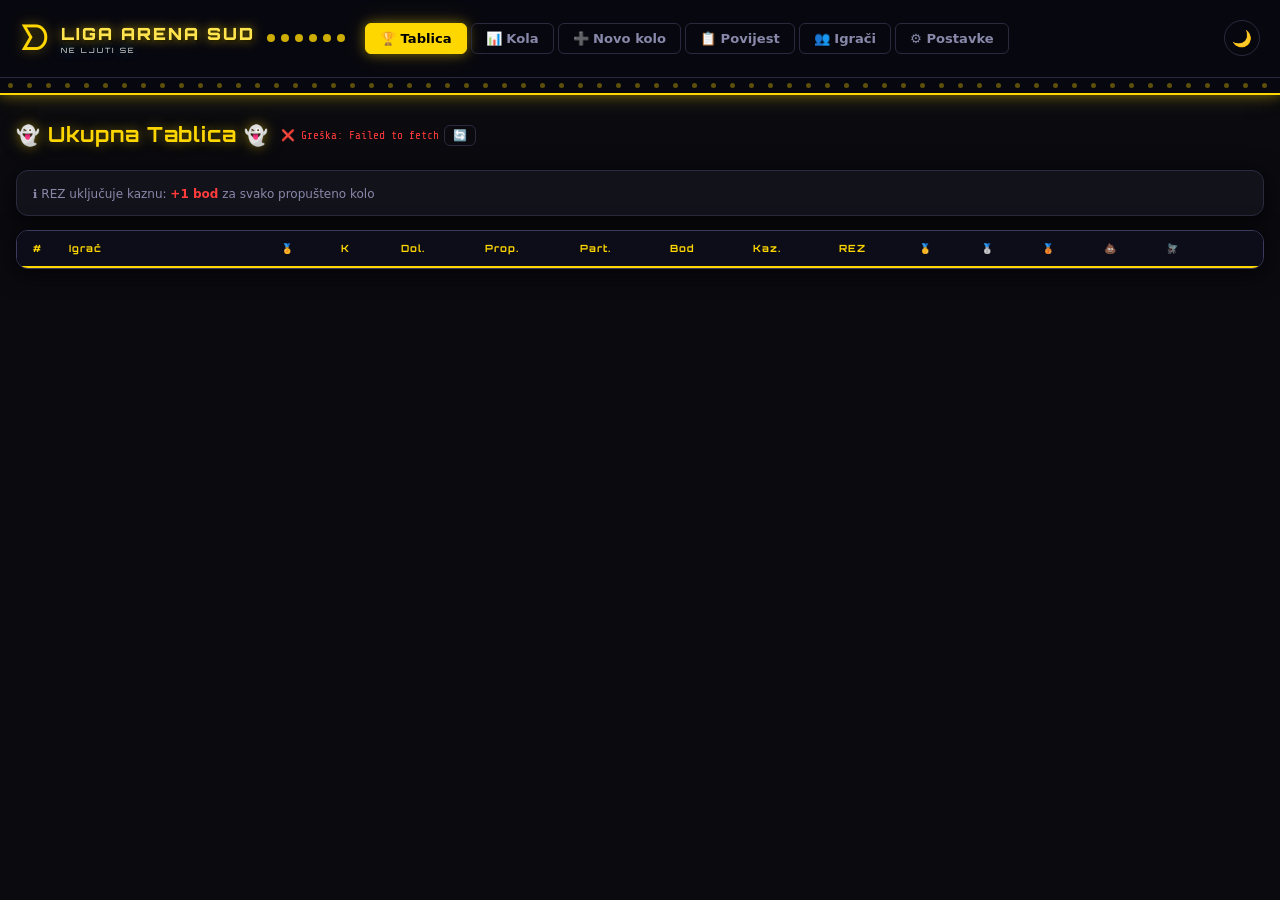
==== index.html @ b66cfecf "Add files via upload" ====
<!DOCTYPE html>
<html lang="hr" data-theme="dark">
<head>
  <meta charset="UTF-8" />
  <meta name="viewport" content="width=device-width, initial-scale=1.0" />
  <title>🎲 Liga Arena Sud - ČKRS</title>
  <link rel="stylesheet" href="style.css" />
  <link rel="stylesheet" href="https://fonts.googleapis.com/css2?family=Press+Start+2P&family=Orbitron:wght@400;700;900&family=Share+Tech+Mono&display=swap" />
</head>
<body>
  <header class="site-header">
    <div class="header-inner">
      <div class="logo">
        <span class="pacman-icon">ᗤ</span>
        <div class="logo-text">
          <span class="logo-title">LIGA ARENA SUD</span>
          <span class="logo-sub">NE LJUTI SE</span>
        </div>
        <div class="dots-row">
          <span class="dot"></span><span class="dot"></span><span class="dot"></span>
          <span class="dot"></span><span class="dot"></span><span class="dot"></span>
        </div>
      </div>
      <nav class="main-nav">
        <button class="nav-btn active" data-view="tablica">🏆 Tablica</button>
        <button class="nav-btn" data-view="kola">📊 Kola</button>
        <button class="nav-btn" data-view="novo-kolo">➕ Novo kolo</button>
        <button class="nav-btn" data-view="povijest">📋 Povijest</button>
        <button class="nav-btn" data-view="igraci">👥 Igrači</button>
        <button class="nav-btn" data-view="postavke">⚙️ Postavke</button>
      </nav>
      <button class="theme-toggle" id="themeToggle" title="Dark/Light mode">🌙</button>
    </div>
    <div class="maze-bar">
      <div class="maze-dots" id="mazeDots"></div>
    </div>
  </header>

  <main class="main-content">

    <!-- UKUPNA TABLICA -->
    <section class="view active" id="view-tablica">
      <div class="view-header">
        <h2><span class="ghost ghost-red">👻</span> Ukupna Tablica <span class="ghost ghost-blue">👻</span></h2>
        <div class="sync-bar">
          <span id="syncStatus" style="font-size:.7rem;font-family:var(--font-mono);color:var(--neon-blue);">⏳ Učitavanje...</span>
          <button class="btn btn-sm btn-ghost" id="refreshBtn" style="padding:3px 8px;font-size:.7rem;">🔄</button>
        </div>
        <div class="league-name-wrap">
          <span id="leagueName" class="league-name-display"></span>
        </div>
      </div>
      <div class="penalty-info card" style="margin-bottom:14px;padding:10px 16px;">
        <span style="font-size:.75rem;color:var(--text-secondary);">ℹ️ REZ uključuje kaznu: <strong style="color:var(--ghost-red);">+1 bod</strong> za svako propušteno kolo</span>
      </div>
      <div class="table-wrap">
        <div class="scroll-container">
          <table class="liga-table" id="ligaTable">
            <thead>
              <tr>
                <th class="col-rank sticky-col">#</th>
                <th class="col-name sticky-col2">Igrač</th>
                <th class="col-title">🏅</th>
                <th class="col-num" title="Ukupno kola">K</th>
                <th class="col-num" title="Dolasci">Dol.</th>
                <th class="col-num" title="Propuštena">Prop.</th>
                <th class="col-num" title="Partije">Part.</th>
                <th class="col-num" title="Bodovi">Bod</th>
                <th class="col-num" title="Kazna">Kaz.</th>
                <th class="col-rez" title="REZ">REZ</th>
                <th class="col-num">🥇</th>
                <th class="col-num">🥈</th>
                <th class="col-num">🥉</th>
                <th class="col-num">💩</th>
                <th class="col-num">🪰</th>
                <th class="col-history history-header" id="historyHeaderRow"></th>
              </tr>
            </thead>
            <tbody id="ligaTableBody"></tbody>
          </table>
        </div>
      </div>
      <div class="empty-state" id="tablicaEmpty" style="display:none;">
        <div class="pacman-big">ᗤ · · · ·</div>
        <p>Nema podataka. Dodaj igrače i unesi prvo kolo!</p>
        <button class="btn btn-primary" onclick="showView('igraci')">👥 Dodaj igrače</button>
      </div>
    </section>

    <!-- TABLICA PO KOLIMA -->
    <section class="view" id="view-kola">
      <div class="view-header">
        <h2><span class="ghost ghost-red">👻</span> Tablica po Kolima</h2>
      </div>
      <div id="kolaTablesWrap"></div>
      <div class="empty-state" id="kolaEmpty" style="display:none;">
        <div class="pacman-big">ᗤ · · · ·</div>
        <p>Nema odigranih kola.</p>
      </div>
    </section>

    <!-- NOVO KOLO -->
    <section class="view" id="view-novo-kolo">
      <div class="view-header">
        <h2>👻 Novo Kolo</h2>
      </div>
      <div class="round-form-wrap" id="roundFormWrap">
        <div class="round-meta">
          <div class="form-group">
            <label>Datum kola</label>
            <input type="date" id="newRoundDate" class="form-input" />
          </div>
          <div class="form-group">
            <label>Naziv kola</label>
            <input type="text" id="newRoundName" class="form-input" placeholder="npr. Kolo 5" />
          </div>
        </div>
        <div id="partijeForms"></div>
        <div class="form-actions">
          <button class="btn btn-primary" id="saveRoundBtn">💾 Spremi kolo</button>
          <button class="btn btn-ghost" onclick="showView('tablica')">Odustani</button>
        </div>
      </div>
      <div class="empty-state" id="noPlayersMsg" style="display:none;">
        <div class="pacman-big">ᗤ · · · ·</div>
        <p>Nema dovoljno igrača. Treba minimalno 4.</p>
        <button class="btn btn-primary" onclick="showView('igraci')">👥 Dodaj igrače</button>
      </div>
    </section>

    <!-- POVIJEST -->
    <section class="view" id="view-povijest">
      <div class="view-header">
        <h2>👻 Povijest Kola</h2>
      </div>
      <div id="povijestList"></div>
      <div class="empty-state" id="povijestEmpty" style="display:none;">
        <div class="pacman-big">ᗤ · · · ·</div>
        <p>Nema odigranih kola.</p>
      </div>
    </section>

    <!-- IGRAČI -->
    <section class="view" id="view-igraci">
      <div class="view-header">
        <h2>👻 Upravljanje Igračima</h2>
      </div>
      <div class="players-layout">
        <div class="add-player-card card">
          <h3>➕ Dodaj igrača</h3>
          <div class="form-group">
            <label>Ime igrača</label>
            <input type="text" id="newPlayerName" class="form-input" placeholder="npr. Luka" maxlength="40" />
          </div>
          <button class="btn btn-primary" id="addPlayerBtn">➕ Dodaj</button>
          <p class="hint">Minimalno 4 igrača. Par/trio se bira pri unosu kola.</p>
        </div>
        <div class="players-list-card card">
          <h3>👥 Igrači u ligi</h3>
          <div id="playersList"></div>
        </div>
      </div>
    </section>

    <!-- POSTAVKE -->
    <section class="view" id="view-postavke">
      <div class="view-header">
        <h2>👻 Postavke & Podaci</h2>
      </div>
      <div class="settings-grid">
        <div class="card">
          <h3>🏆 Naziv lige</h3>
          <div class="form-group">
            <input type="text" id="leagueNameInput" class="form-input" placeholder="Naziv vaše lige..." />
          </div>
          <button class="btn btn-primary" id="saveLeagueNameBtn">Spremi naziv</button>
        </div>
        <div class="card">
          <h3>💾 Export / Import</h3>
          <div class="btn-group">
            <button class="btn btn-secondary" id="exportBtn">📤 Export JSON</button>
            <label class="btn btn-secondary" style="cursor:pointer;">
              📥 Import JSON
              <input type="file" id="importFile" accept=".json" style="display:none;" />
            </label>
          </div>
        </div>
        <div class="card danger-card">
          <h3>⚠️ Reset lige</h3>
          <p>Briše SVE podatke. Nepovratno!</p>
          <button class="btn btn-danger" id="resetBtn">🗑️ Reset lige</button>
        </div>
      </div>
    </section>

  </main>

  <!-- MODAL: STATISTIKA IGRAČA -->
  <div class="modal-overlay" id="playerModal">
    <div class="modal-box">
      <button class="modal-close" id="modalClose">✕</button>
      <div id="playerModalContent"></div>
    </div>
  </div>

  <div class="toast" id="toast"></div>
  <script src="app.js?v=8"></script>
</body>
</html>
---- style.css ----
/* ===== PAC-MAN LIGA - CSS ===== */
@import url('https://fonts.googleapis.com/css2?family=Press+Start+2P&family=Orbitron:wght@400;700;900&family=Share+Tech+Mono&display=swap');

/* ===== TOKENS ===== */
:root {
  --pac-yellow: #FFD700;
  --pac-yellow-dim: #c9a800;
  --neon-blue: #00d4ff;
  --neon-pink: #ff6fcf;
  --ghost-red: #FF3B3B;
  --ghost-blue: #4ec5ff;
  --ghost-pink: #ffb8e0;
  --ghost-orange: #ffb04d;
  --color-red: #e63946;
  --color-blue: #4361ee;
  --color-green: #2dc653;
  --color-yellow: #FFD700;

  --bg-main: #0a0a0f;
  --bg-card: #12121a;
  --bg-card2: #1a1a26;
  --bg-row-hover: #1e1e2e;
  --border: #2a2a3e;
  --border-bright: #3a3a5c;

  --text-primary: #f0f0ff;
  --text-secondary: #8888aa;
  --text-dim: #555570;

  --rank-1: #FFD700;
  --rank-2: #c0c0c0;
  --rank-3: #cd7f32;
  --rank-drek: #8b4513;

  --font-arcade: 'Press Start 2P', monospace;
  --font-display: 'Orbitron', monospace;
  --font-mono: 'Share Tech Mono', monospace;
  --font-body: system-ui, -apple-system, sans-serif;

  --radius: 12px;
  --radius-sm: 6px;
  --shadow: 0 4px 24px rgba(0,0,0,0.6);
  --glow-yellow: 0 0 12px rgba(255,215,0,0.4), 0 0 24px rgba(255,215,0,0.15);
  --glow-blue: 0 0 12px rgba(0,212,255,0.4);
  --transition: 0.2s ease;
}

[data-theme="light"] {
  --bg-main: #f0f0e8;
  --bg-card: #ffffff;
  --bg-card2: #f8f8f0;
  --bg-row-hover: #fff8dc;
  --border: #e0ddc8;
  --border-bright: #c8c4a0;
  --text-primary: #1a1a2e;
  --text-secondary: #555560;
  --text-dim: #999988;
}

/* ===== RESET ===== */
*, *::before, *::after { box-sizing: border-box; margin: 0; padding: 0; }
html { scroll-behavior: smooth; }
body {
  background: var(--bg-main);
  color: var(--text-primary);
  font-family: var(--font-body);
  min-height: 100vh;
  line-height: 1.5;
}

/* ===== HEADER ===== */
.site-header {
  background: #07070f;
  border-bottom: 2px solid var(--pac-yellow);
  box-shadow: var(--glow-yellow);
  position: sticky;
  top: 0;
  z-index: 100;
}
.header-inner {
  display: flex;
  align-items: center;
  gap: 20px;
  padding: 12px 20px;
  flex-wrap: wrap;
}
.logo {
  display: flex;
  align-items: center;
  gap: 12px;
  flex-shrink: 0;
}
.pacman-icon {
  font-size: 2.2rem;
  color: var(--pac-yellow);
  text-shadow: var(--glow-yellow);
  animation: pacChomp 0.4s infinite alternate;
  display: inline-block;
}
@keyframes pacChomp {
  from { transform: scaleX(1); }
  to { transform: scaleX(0.85); }
}
.logo-text {
  display: flex;
  flex-direction: column;
}
.logo-title {
  font-family: var(--font-display);
  font-weight: 900;
  font-size: 1.05rem;
  color: var(--pac-yellow);
  text-shadow: var(--glow-yellow);
  letter-spacing: 2px;
}
.logo-sub {
  font-family: var(--font-display);
  font-size: 0.55rem;
  color: var(--neon-blue);
  letter-spacing: 4px;
  text-transform: uppercase;
}
.dots-row {
  display: flex;
  gap: 6px;
  align-items: center;
}
.dot {
  width: 8px; height: 8px;
  border-radius: 50%;
  background: var(--pac-yellow);
  opacity: 0.8;
  animation: dotBlink 1.2s infinite;
}
.dot:nth-child(2) { animation-delay: 0.2s; }
.dot:nth-child(3) { animation-delay: 0.4s; }
.dot:nth-child(4) { animation-delay: 0.6s; }
.dot:nth-child(5) { animation-delay: 0.8s; }
.dot:nth-child(6) { animation-delay: 1.0s; }
@keyframes dotBlink {
  0%, 60%, 100% { opacity: 0.8; }
  30% { opacity: 0.15; }
}

.main-nav {
  display: flex;
  gap: 4px;
  flex-wrap: wrap;
  flex: 1;
}
.nav-btn {
  background: transparent;
  border: 1px solid var(--border);
  color: var(--text-secondary);
  padding: 7px 14px;
  border-radius: var(--radius-sm);
  cursor: pointer;
  font-family: var(--font-body);
  font-size: 0.82rem;
  font-weight: 600;
  transition: var(--transition);
  white-space: nowrap;
}
.nav-btn:hover {
  border-color: var(--pac-yellow);
  color: var(--pac-yellow);
}
.nav-btn.active {
  background: var(--pac-yellow);
  border-color: var(--pac-yellow);
  color: #000;
  box-shadow: var(--glow-yellow);
}
.theme-toggle {
  background: transparent;
  border: 1px solid var(--border);
  color: var(--text-secondary);
  width: 36px; height: 36px;
  border-radius: 50%;
  cursor: pointer;
  font-size: 1rem;
  flex-shrink: 0;
  transition: var(--transition);
}
.theme-toggle:hover { border-color: var(--pac-yellow); }

.maze-bar {
  height: 16px;
  background: #07070f;
  border-top: 1px solid var(--border);
  overflow: hidden;
  padding: 0 8px;
  display: flex;
  align-items: center;
}
.maze-dots {
  display: flex;
  gap: 14px;
  align-items: center;
  width: 100%;
}
.maze-dot-item {
  width: 5px; height: 5px;
  border-radius: 50%;
  background: var(--pac-yellow);
  opacity: 0.35;
  flex-shrink: 0;
}

/* ===== MAIN CONTENT ===== */
.main-content {
  max-width: 1400px;
  margin: 0 auto;
  padding: 24px 16px 60px;
}

/* ===== VIEWS ===== */
.view { display: none; }
.view.active { display: block; }

.view-header {
  margin-bottom: 20px;
  display: flex;
  align-items: center;
  gap: 12px;
  flex-wrap: wrap;
}
.view-header h2 {
  font-family: var(--font-display);
  font-size: 1.3rem;
  font-weight: 700;
  color: var(--pac-yellow);
  text-shadow: var(--glow-yellow);
  letter-spacing: 1px;
}
.league-name-wrap { margin-left: auto; }
.league-name-display {
  font-family: var(--font-display);
  font-size: 0.75rem;
  color: var(--neon-blue);
  letter-spacing: 2px;
}

.ghost { font-size: 1.2rem; animation: ghostBob 1.5s infinite ease-in-out; display: inline-block; }
.ghost-red { animation-delay: 0s; }
.ghost-blue { animation-delay: 0.4s; }
@keyframes ghostBob {
  0%, 100% { transform: translateY(0); }
  50% { transform: translateY(-4px); }
}

/* ===== LIGA TABLE ===== */
.table-wrap {
  position: relative;
  border-radius: var(--radius);
  overflow: hidden;
  border: 1px solid var(--border-bright);
  box-shadow: var(--shadow);
}
.scroll-container {
  overflow-x: auto;
  -webkit-overflow-scrolling: touch;
}
.liga-table {
  width: 100%;
  border-collapse: collapse;
  font-size: 0.88rem;
  min-width: 700px;
}
.liga-table thead {
  background: #0d0d1a;
  position: sticky;
  top: 0;
  z-index: 10;
}
.liga-table th {
  padding: 10px 12px;
  text-align: center;
  font-family: var(--font-display);
  font-size: 0.62rem;
  font-weight: 700;
  color: var(--pac-yellow);
  letter-spacing: 1px;
  border-bottom: 2px solid var(--pac-yellow);
  white-space: nowrap;
}
.liga-table th.col-name, .liga-table td.col-name { text-align: left; }
.liga-table td {
  padding: 9px 12px;
  text-align: center;
  border-bottom: 1px solid var(--border);
  vertical-align: middle;
  white-space: nowrap;
}
.liga-table tbody tr {
  transition: background var(--transition);
  cursor: pointer;
}
.liga-table tbody tr:hover { background: var(--bg-row-hover); }

.sticky-col {
  position: sticky;
  left: 0;
  background: #0d0d1a;
  z-index: 5;
}
.sticky-col2 {
  position: sticky;
  left: 40px;
  background: #0d0d1a;
  z-index: 5;
  min-width: 120px;
}
.liga-table tbody tr:hover .sticky-col,
.liga-table tbody tr:hover .sticky-col2 {
  background: var(--bg-row-hover);
}

.col-rank { width: 40px; min-width: 40px; }
.col-name { min-width: 120px; }
.col-rez {
  font-family: var(--font-mono);
  font-size: 1rem;
  font-weight: 700;
}
.col-num { font-family: var(--font-mono); }

/* Rank badge */
.rank-badge {
  display: inline-flex;
  align-items: center;
  justify-content: center;
  width: 26px; height: 26px;
  border-radius: 50%;
  font-family: var(--font-display);
  font-size: 0.65rem;
  font-weight: 700;
}
.rank-1 { background: var(--rank-1); color: #000; box-shadow: 0 0 8px var(--rank-1); }
.rank-2 { background: var(--rank-2); color: #000; }
.rank-3 { background: var(--rank-3); color: #fff; }
.rank-other { background: var(--border); color: var(--text-secondary); }

/* Player name cell */
.player-name-cell {
  display: flex;
  align-items: center;
  gap: 8px;
}
.player-dot {
  width: 10px; height: 10px;
  border-radius: 50%;
  flex-shrink: 0;
}
.player-dot.red { background: var(--color-red); box-shadow: 0 0 6px var(--color-red); }
.player-dot.blue { background: var(--color-blue); box-shadow: 0 0 6px var(--color-blue); }
.player-dot.green { background: var(--color-green); box-shadow: 0 0 6px var(--color-green); }
.player-dot.yellow { background: var(--color-yellow); box-shadow: 0 0 6px var(--color-yellow); }

.rez-good { color: var(--color-green); text-shadow: 0 0 8px var(--color-green); }
.rez-mid  { color: var(--pac-yellow); text-shadow: 0 0 8px var(--pac-yellow); }
.rez-bad  { color: var(--ghost-red); text-shadow: 0 0 8px var(--ghost-red); }

/* History columns */
.col-history { min-width: 36px; }
.history-header { font-size: 0.55rem !important; }
.hist-cell {
  min-width: 36px;
  width: 36px;
  font-size: 0.8rem;
  text-align: center;
}
.hist-1 { color: var(--rank-1); font-weight: 700; }
.hist-2 { color: var(--rank-2); }
.hist-3 { color: var(--rank-3); }
.hist-drek { font-size: 1rem; }
.hist-empty { color: var(--text-dim); background: rgba(0,0,0,0.2); font-family: 'Noto Emoji', serif; }
.hist-label {
  font-family: var(--font-display);
  font-size: 0.55rem;
  color: var(--neon-blue);
  writing-mode: horizontal-tb;
}

/* Title */
.title-badge {
  font-size: 0.9rem;
  cursor: default;
}

/* ===== CARDS ===== */
.card {
  background: var(--bg-card);
  border: 1px solid var(--border);
  border-radius: var(--radius);
  padding: 20px;
  box-shadow: var(--shadow);
}
.card h3 {
  font-family: var(--font-display);
  font-size: 0.8rem;
  color: var(--pac-yellow);
  margin-bottom: 14px;
  letter-spacing: 1px;
}

/* ===== FORMS ===== */
.form-group {
  margin-bottom: 14px;
}
.form-group label {
  display: block;
  font-size: 0.78rem;
  color: var(--text-secondary);
  margin-bottom: 5px;
  font-weight: 600;
  letter-spacing: 0.5px;
}
.form-input {
  width: 100%;
  background: var(--bg-card2);
  border: 1px solid var(--border);
  color: var(--text-primary);
  padding: 9px 12px;
  border-radius: var(--radius-sm);
  font-size: 0.9rem;
  font-family: var(--font-body);
  transition: border-color var(--transition);
}
.form-input:focus {
  outline: none;
  border-color: var(--pac-yellow);
  box-shadow: 0 0 0 2px rgba(255,215,0,0.15);
}
select.form-input {
  cursor: pointer;
}

/* ===== BUTTONS ===== */
.btn {
  display: inline-flex;
  align-items: center;
  gap: 6px;
  padding: 9px 18px;
  border: none;
  border-radius: var(--radius-sm);
  cursor: pointer;
  font-size: 0.85rem;
  font-weight: 700;
  font-family: var(--font-body);
  transition: all var(--transition);
  text-decoration: none;
  white-space: nowrap;
}
.btn-primary {
  background: var(--pac-yellow);
  color: #000;
  box-shadow: var(--glow-yellow);
}
.btn-primary:hover { background: #ffe54d; transform: translateY(-1px); }
.btn-secondary {
  background: var(--bg-card2);
  color: var(--text-primary);
  border: 1px solid var(--border-bright);
}
.btn-secondary:hover { border-color: var(--neon-blue); color: var(--neon-blue); }
.btn-ghost {
  background: transparent;
  color: var(--text-secondary);
  border: 1px solid var(--border);
}
.btn-ghost:hover { border-color: var(--text-secondary); color: var(--text-primary); }
.btn-danger { background: var(--ghost-red); color: #fff; }
.btn-danger:hover { background: #ff5555; }
.btn-sm { padding: 5px 10px; font-size: 0.75rem; }
.btn-group {
  display: flex;
  gap: 8px;
  flex-wrap: wrap;
}

/* ===== ROUND FORM ===== */
.round-form-wrap {
  display: flex;
  flex-direction: column;
  gap: 16px;
}
.round-meta {
  display: grid;
  grid-template-columns: 1fr 1fr;
  gap: 12px;
}
.partija-card {
  background: var(--bg-card);
  border: 1px solid var(--border);
  border-radius: var(--radius);
  padding: 18px;
  box-shadow: var(--shadow);
}
.partija-header {
  display: flex;
  align-items: center;
  gap: 10px;
  margin-bottom: 14px;
}
.partija-num {
  font-family: var(--font-display);
  font-size: 0.75rem;
  color: var(--neon-blue);
  font-weight: 700;
  letter-spacing: 1px;
}
.partija-grid {
  display: grid;
  grid-template-columns: 1fr 1fr;
  gap: 10px;
}
.partija-drek-row {
  grid-column: 1 / -1;
  display: grid;
  grid-template-columns: 1fr 1fr;
  gap: 10px;
  padding: 10px;
  background: rgba(139,69,19,0.15);
  border: 1px solid rgba(139,69,19,0.3);
  border-radius: var(--radius-sm);
}
.form-actions {
  display: flex;
  gap: 10px;
  flex-wrap: wrap;
  padding-top: 8px;
}
.hint {
  font-size: 0.75rem;
  color: var(--text-dim);
  margin-top: 8px;
}

/* ===== PLAYERS ===== */
.players-layout {
  display: grid;
  grid-template-columns: 340px 1fr;
  gap: 20px;
  align-items: start;
}
.color-picker {
  display: flex;
  gap: 10px;
  flex-wrap: wrap;
}
.color-opt {
  display: flex;
  align-items: center;
  gap: 5px;
  cursor: pointer;
  font-size: 0.78rem;
  color: var(--text-secondary);
}
.color-opt input { display: none; }
.color-swatch {
  width: 18px; height: 18px;
  border-radius: 50%;
  border: 2px solid transparent;
  transition: border-color var(--transition);
}
.color-swatch.red { background: var(--color-red); }
.color-swatch.blue { background: var(--color-blue); }
.color-swatch.green { background: var(--color-green); }
.color-swatch.yellow { background: var(--color-yellow); }
.color-opt input:checked + .color-swatch {
  border-color: var(--text-primary);
  box-shadow: 0 0 8px currentColor;
}

.player-item {
  display: flex;
  align-items: center;
  gap: 10px;
  padding: 10px 12px;
  border-radius: var(--radius-sm);
  border: 1px solid var(--border);
  margin-bottom: 8px;
  transition: background var(--transition);
}
.player-item:hover { background: var(--bg-row-hover); }
.player-item-name { flex: 1; font-weight: 600; }
.player-item-stats { font-size: 0.75rem; color: var(--text-secondary); }

/* ===== POVIJEST ===== */
.kolo-card {
  background: var(--bg-card);
  border: 1px solid var(--border);
  border-radius: var(--radius);
  margin-bottom: 14px;
  overflow: hidden;
  box-shadow: var(--shadow);
}
.kolo-header {
  display: flex;
  align-items: center;
  justify-content: space-between;
  padding: 12px 16px;
  background: #0d0d1a;
  border-bottom: 1px solid var(--border);
  cursor: pointer;
  gap: 10px;
}
.kolo-title {
  font-family: var(--font-display);
  font-size: 0.75rem;
  color: var(--pac-yellow);
  letter-spacing: 1px;
}
.kolo-date {
  font-size: 0.75rem;
  color: var(--text-secondary);
}
.kolo-actions { display: flex; gap: 6px; }
.kolo-body {
  padding: 14px 16px;
  display: grid;
  grid-template-columns: repeat(auto-fill, minmax(220px, 1fr));
  gap: 12px;
}
.partija-result {
  background: var(--bg-card2);
  border: 1px solid var(--border);
  border-radius: var(--radius-sm);
  padding: 10px 12px;
}
.partija-result-title {
  font-family: var(--font-display);
  font-size: 0.6rem;
  color: var(--neon-blue);
  margin-bottom: 8px;
  letter-spacing: 1px;
}
.result-row {
  display: flex;
  align-items: center;
  gap: 8px;
  padding: 3px 0;
  font-size: 0.85rem;
}
.result-place { font-size: 1rem; }
.result-name { flex: 1; }
.result-muhe { font-size: 0.75rem; color: var(--text-secondary); }

/* ===== MODAL ===== */
.modal-overlay {
  display: none;
  position: fixed;
  inset: 0;
  background: rgba(0,0,0,0.8);
  z-index: 200;
  align-items: center;
  justify-content: center;
  padding: 16px;
}
.modal-overlay.open { display: flex; }
.modal-box {
  background: var(--bg-card);
  border: 1px solid var(--border-bright);
  border-radius: var(--radius);
  padding: 24px;
  width: 100%;
  max-width: 480px;
  max-height: 90vh;
  overflow-y: auto;
  position: relative;
  box-shadow: 0 8px 48px rgba(0,0,0,0.8), var(--glow-yellow);
}
.modal-wide { max-width: 700px; }
.modal-close {
  position: absolute;
  top: 12px; right: 12px;
  background: transparent;
  border: 1px solid var(--border);
  color: var(--text-secondary);
  width: 30px; height: 30px;
  border-radius: 50%;
  cursor: pointer;
  font-size: 0.8rem;
}
.modal-close:hover { border-color: var(--ghost-red); color: var(--ghost-red); }

/* Player modal stats */
.player-modal-header {
  display: flex;
  align-items: center;
  gap: 12px;
  margin-bottom: 20px;
  padding-bottom: 16px;
  border-bottom: 1px solid var(--border);
}
.player-modal-name {
  font-family: var(--font-display);
  font-size: 1rem;
  color: var(--pac-yellow);
}
.stat-grid {
  display: grid;
  grid-template-columns: 1fr 1fr;
  gap: 10px;
}
.stat-item {
  background: var(--bg-card2);
  border: 1px solid var(--border);
  border-radius: var(--radius-sm);
  padding: 10px 12px;
  text-align: center;
}
.stat-val {
  font-family: var(--font-mono);
  font-size: 1.3rem;
  font-weight: 700;
  display: block;
  color: var(--pac-yellow);
}
.stat-label {
  font-size: 0.7rem;
  color: var(--text-secondary);
  letter-spacing: 0.5px;
}
.rez-big {
  font-family: var(--font-display);
  font-size: 2rem;
  font-weight: 900;
  display: block;
  margin: 10px 0;
}

/* ===== SETTINGS ===== */
.settings-grid {
  display: grid;
  grid-template-columns: repeat(auto-fill, minmax(280px, 1fr));
  gap: 16px;
  align-items: start;
}
.danger-card {
  border-color: rgba(255,59,59,0.3);
}
.danger-card h3 { color: var(--ghost-red); }

/* ===== EMPTY STATE ===== */
.empty-state {
  text-align: center;
  padding: 60px 20px;
  color: var(--text-dim);
}
.pacman-big {
  font-size: 2rem;
  color: var(--pac-yellow);
  text-shadow: var(--glow-yellow);
  margin-bottom: 16px;
  letter-spacing: 8px;
  font-family: monospace;
}
.empty-state p { margin-bottom: 16px; font-size: 0.9rem; }

/* ===== TOAST ===== */
.toast {
  position: fixed;
  bottom: 20px;
  right: 20px;
  background: var(--pac-yellow);
  color: #000;
  padding: 10px 18px;
  border-radius: var(--radius-sm);
  font-weight: 700;
  font-size: 0.85rem;
  z-index: 300;
  transform: translateY(80px);
  opacity: 0;
  transition: all 0.3s ease;
  max-width: 300px;
  box-shadow: var(--glow-yellow);
}
.toast.show { transform: translateY(0); opacity: 1; }
.toast.error { background: var(--ghost-red); color: #fff; }

/* ===== SCROLLBAR ===== */
::-webkit-scrollbar { width: 6px; height: 6px; }
::-webkit-scrollbar-track { background: var(--bg-main); }
::-webkit-scrollbar-thumb { background: var(--border-bright); border-radius: 3px; }
::-webkit-scrollbar-thumb:hover { background: var(--pac-yellow); }

/* ===== RESPONSIVE ===== */
@media (max-width: 768px) {
  .header-inner { padding: 10px 12px; gap: 10px; }
  .logo-title { font-size: 0.8rem; }
  .main-nav { gap: 3px; }
  .nav-btn { padding: 6px 10px; font-size: 0.72rem; }
  .main-content { padding: 14px 10px 60px; }
  .players-layout { grid-template-columns: 1fr; }
  .round-meta { grid-template-columns: 1fr; }
  .partija-grid { grid-template-columns: 1fr; }
  .partija-drek-row { grid-template-columns: 1fr; }
  .settings-grid { grid-template-columns: 1fr; }
  .kolo-body { grid-template-columns: 1fr 1fr; }
  .stat-grid { grid-template-columns: 1fr 1fr; }
  .dots-row { display: none; }
}
@media (max-width: 480px) {
  .nav-btn span:not(:first-child) { display: none; }
  .kolo-body { grid-template-columns: 1fr; }
  .logo-sub { display: none; }
}

/* ===== LIGHT MODE overrides ===== */
[data-theme="light"] .site-header { background: #fff8dc; border-color: var(--pac-yellow-dim); }
[data-theme="light"] .liga-table thead { background: #fff8dc; }
[data-theme="light"] .sticky-col,
[data-theme="light"] .sticky-col2 { background: #fff8dc; }
[data-theme="light"] .liga-table tbody tr:hover .sticky-col,
[data-theme="light"] .liga-table tbody tr:hover .sticky-col2 { background: var(--bg-row-hover); }
[data-theme="light"] .kolo-header { background: #fff8dc; }
[data-theme="light"] .maze-bar { background: #fff8dc; }
[data-theme="light"] .hist-empty { background: rgba(0,0,0,0.05); }

/* ===== TABLICA PO KOLIMA ===== */
.kolo-tablica-wrap {
  margin-bottom: 20px;
  border-radius: var(--radius);
  overflow: hidden;
  border: 1px solid var(--border-bright);
  box-shadow: var(--shadow);
}
.kolo-tablica-header {
  background: #0d0d1a;
  padding: 10px 16px;
  border-bottom: 2px solid var(--pac-yellow);
  display: flex;
  align-items: center;
  gap: 10px;
}
.kolo-tablica-wrap .table-wrap {
  border-radius: 0;
  border: none;
  box-shadow: none;
}

/* ===== POSITION BLOCKS (novo kolo) ===== */
.position-block {
  background: var(--bg-card2);
  border-radius: var(--radius-sm);
  padding: 10px 12px;
  margin-bottom: 8px;
}
.pos-players select {
  width: 100%;
  margin-bottom: 4px;
}
.pos-muhe-row {
  display: flex;
  align-items: center;
  gap: 8px;
  margin-top: 6px;
}

/* ===== LEAGUE LOGO ===== */
.league-logo {
  width: 56px;
  height: 56px;
  border-radius: 50%;
  object-fit: cover;
  border: 2px solid var(--pac-yellow);
  box-shadow: var(--glow-yellow);
  flex-shrink: 0;
}
.logo-title {
  font-family: var(--font-display);
  font-weight: 900;
  font-size: 1.05rem;
  color: #FFE44D;
  text-shadow: 0 0 12px rgba(255,215,0,0.7), 2px 2px 0px #000;
  letter-spacing: 2px;
}
.logo-sub {
  font-family: var(--font-display);
  font-size: 0.45rem;
  color: #fff;
  text-shadow: 1px 1px 0 #000, 0 0 8px rgba(0,212,255,0.5);
  letter-spacing: 2px;
  text-transform: uppercase;
  max-width: 260px;
  line-height: 1.4;
}
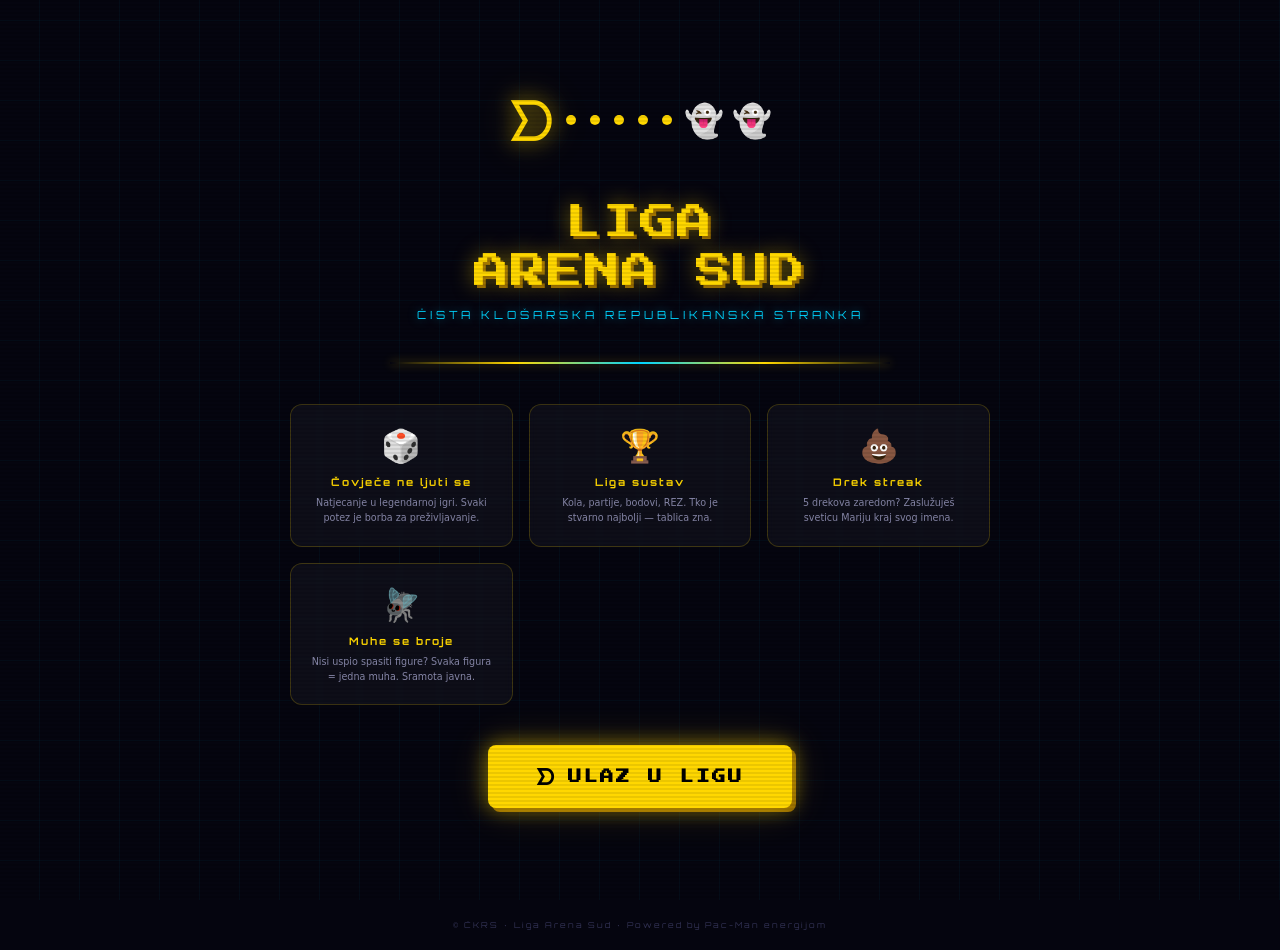
==== commit e247b89d: "Add files via upload" ====
--- a/index.html
+++ b/index.html
@@ -1,209 +1,339 @@
 <!DOCTYPE html>
-<html lang="hr" data-theme="dark">
+<html lang="hr">
 <head>
   <meta charset="UTF-8" />
   <meta name="viewport" content="width=device-width, initial-scale=1.0" />
-  <title>🎲 Liga Arena Sud - ČKRS</title>
-  <link rel="stylesheet" href="style.css" />
-  <link rel="stylesheet" href="https://fonts.googleapis.com/css2?family=Press+Start+2P&family=Orbitron:wght@400;700;900&family=Share+Tech+Mono&display=swap" />
+  <title>Liga Arena Sud - ČKRS</title>
+  <link rel="preconnect" href="https://fonts.googleapis.com">
+  <link rel="stylesheet" href="https://fonts.googleapis.com/css2?family=Press+Start+2P&family=Orbitron:wght@400;700;900&display=swap">
+  <style>
+    * { box-sizing: border-box; margin: 0; padding: 0; }
+
+    body {
+      background: #05050f;
+      color: #f0f0ff;
+      font-family: 'Orbitron', monospace;
+      min-height: 100vh;
+      overflow-x: hidden;
+      display: flex;
+      flex-direction: column;
+    }
+
+    /* ===== MAZE BACKGROUND ===== */
+    .maze-bg {
+      position: fixed;
+      inset: 0;
+      z-index: 0;
+      overflow: hidden;
+      pointer-events: none;
+    }
+    .maze-bg::before {
+      content: '';
+      position: absolute;
+      inset: 0;
+      background-image:
+        repeating-linear-gradient(0deg, transparent, transparent 39px, rgba(0,212,255,0.04) 39px, rgba(0,212,255,0.04) 40px),
+        repeating-linear-gradient(90deg, transparent, transparent 39px, rgba(0,212,255,0.04) 39px, rgba(0,212,255,0.04) 40px);
+    }
+
+    /* Floating dots */
+    .dot-field {
+      position: fixed;
+      inset: 0;
+      z-index: 0;
+      pointer-events: none;
+    }
+    .fdot {
+      position: absolute;
+      width: 6px; height: 6px;
+      border-radius: 50%;
+      background: #FFD700;
+      opacity: 0;
+      animation: floatDot var(--dur) var(--delay) infinite ease-in-out;
+    }
+    @keyframes floatDot {
+      0% { opacity: 0; transform: translateY(0); }
+      20% { opacity: 0.6; }
+      80% { opacity: 0.3; }
+      100% { opacity: 0; transform: translateY(-60px); }
+    }
+
+    /* ===== MAIN CONTENT ===== */
+    .page {
+      position: relative;
+      z-index: 1;
+      display: flex;
+      flex-direction: column;
+      align-items: center;
+      justify-content: center;
+      min-height: 100vh;
+      padding: 40px 20px;
+      gap: 40px;
+    }
+
+    /* ===== PAC-MAN ANIMATION ===== */
+    .pacman-scene {
+      display: flex;
+      align-items: center;
+      gap: 0;
+      margin-bottom: 10px;
+    }
+    .pacman {
+      font-size: 3.5rem;
+      color: #FFD700;
+      text-shadow: 0 0 20px rgba(255,215,0,0.6), 0 0 40px rgba(255,215,0,0.3);
+      animation: chomp 0.35s infinite alternate;
+      display: inline-block;
+      line-height: 1;
+    }
+    @keyframes chomp {
+      from { transform: scaleX(1); }
+      to { transform: scaleX(0.8); }
+    }
+    .pac-dots {
+      display: flex;
+      gap: 14px;
+      padding: 0 12px;
+      align-items: center;
+    }
+    .pac-dot {
+      width: 10px; height: 10px;
+      border-radius: 50%;
+      background: #FFD700;
+      animation: eatDot 1.4s infinite;
+    }
+    .pac-dot:nth-child(1) { animation-delay: 0s; }
+    .pac-dot:nth-child(2) { animation-delay: 0.2s; }
+    .pac-dot:nth-child(3) { animation-delay: 0.4s; }
+    .pac-dot:nth-child(4) { animation-delay: 0.6s; }
+    .pac-dot:nth-child(5) { animation-delay: 0.8s; }
+    @keyframes eatDot {
+      0%, 60%, 100% { opacity: 0.8; transform: scale(1); }
+      30% { opacity: 0; transform: scale(0); }
+    }
+    .ghost-row {
+      display: flex;
+      gap: 8px;
+      font-size: 2rem;
+      animation: ghostFloat 2s infinite ease-in-out;
+    }
+    @keyframes ghostFloat {
+      0%, 100% { transform: translateY(0); }
+      50% { transform: translateY(-8px); }
+    }
+
+    /* ===== LOGO & TITLE ===== */
+    .title-wrap {
+      text-align: center;
+    }
+    .league-title {
+      font-family: 'Press Start 2P', monospace;
+      font-size: clamp(1.2rem, 5vw, 2.2rem);
+      color: #FFD700;
+      text-shadow: 0 0 20px rgba(255,215,0,0.5), 3px 3px 0 #8B6000;
+      letter-spacing: 2px;
+      line-height: 1.4;
+      margin-bottom: 12px;
+    }
+    .league-subtitle {
+      font-size: clamp(0.5rem, 2vw, 0.7rem);
+      color: #00d4ff;
+      letter-spacing: 4px;
+      text-transform: uppercase;
+      text-shadow: 0 0 10px rgba(0,212,255,0.5);
+    }
+
+    /* ===== DIVIDER ===== */
+    .neon-line {
+      width: 100%;
+      max-width: 500px;
+      height: 2px;
+      background: linear-gradient(90deg, transparent, #FFD700, #00d4ff, #FFD700, transparent);
+      box-shadow: 0 0 10px rgba(255,215,0,0.4);
+    }
+
+    /* ===== INFO CARDS ===== */
+    .info-grid {
+      display: grid;
+      grid-template-columns: repeat(auto-fit, minmax(200px, 1fr));
+      gap: 16px;
+      width: 100%;
+      max-width: 700px;
+    }
+    .info-card {
+      background: rgba(255,255,255,0.04);
+      border: 1px solid rgba(255,215,0,0.2);
+      border-radius: 12px;
+      padding: 20px;
+      text-align: center;
+      backdrop-filter: blur(4px);
+      transition: all 0.3s ease;
+    }
+    .info-card:hover {
+      border-color: rgba(255,215,0,0.5);
+      background: rgba(255,215,0,0.06);
+      transform: translateY(-4px);
+      box-shadow: 0 8px 24px rgba(255,215,0,0.15);
+    }
+    .info-card .icon { font-size: 2rem; margin-bottom: 10px; display: block; }
+    .info-card h3 {
+      font-size: 0.65rem;
+      color: #FFD700;
+      letter-spacing: 2px;
+      margin-bottom: 6px;
+    }
+    .info-card p {
+      font-size: 0.6rem;
+      color: #8888aa;
+      line-height: 1.6;
+      font-family: system-ui, sans-serif;
+    }
+
+    /* ===== ENTER BUTTON ===== */
+    .enter-btn {
+      display: inline-flex;
+      align-items: center;
+      gap: 12px;
+      padding: 18px 48px;
+      background: #FFD700;
+      color: #000;
+      text-decoration: none;
+      border-radius: 8px;
+      font-family: 'Press Start 2P', monospace;
+      font-size: clamp(0.6rem, 2vw, 0.85rem);
+      font-weight: 700;
+      letter-spacing: 2px;
+      box-shadow: 0 0 20px rgba(255,215,0,0.5), 0 0 40px rgba(255,215,0,0.2), 4px 4px 0 #8B6000;
+      transition: all 0.2s ease;
+      animation: pulse 2s infinite ease-in-out;
+      cursor: pointer;
+      border: none;
+    }
+    .enter-btn:hover {
+      transform: translateY(-3px) scale(1.03);
+      box-shadow: 0 0 30px rgba(255,215,0,0.7), 0 0 60px rgba(255,215,0,0.3), 4px 4px 0 #8B6000;
+    }
+    .enter-btn:active { transform: translateY(0) scale(0.98); }
+    @keyframes pulse {
+      0%, 100% { box-shadow: 0 0 20px rgba(255,215,0,0.5), 0 0 40px rgba(255,215,0,0.2), 4px 4px 0 #8B6000; }
+      50% { box-shadow: 0 0 30px rgba(255,215,0,0.7), 0 0 60px rgba(255,215,0,0.35), 4px 4px 0 #8B6000; }
+    }
+    .btn-pac { font-size: 1.4rem; animation: chomp 0.35s infinite alternate; display: inline-block; }
+
+    /* ===== FOOTER ===== */
+    .footer {
+      position: relative;
+      z-index: 1;
+      text-align: center;
+      padding: 20px;
+      font-size: 0.5rem;
+      color: #333355;
+      letter-spacing: 2px;
+    }
+
+    /* ===== SCANLINES ===== */
+    .scanlines {
+      position: fixed;
+      inset: 0;
+      z-index: 2;
+      pointer-events: none;
+      background: repeating-linear-gradient(
+        0deg,
+        transparent,
+        transparent 2px,
+        rgba(0,0,0,0.08) 2px,
+        rgba(0,0,0,0.08) 4px
+      );
+    }
+
+    @media (max-width: 480px) {
+      .info-grid { grid-template-columns: 1fr 1fr; }
+      .enter-btn { padding: 14px 32px; }
+    }
+  </style>
 </head>
 <body>
-  <header class="site-header">
-    <div class="header-inner">
-      <div class="logo">
-        <span class="pacman-icon">ᗤ</span>
-        <div class="logo-text">
-          <span class="logo-title">LIGA ARENA SUD</span>
-          <span class="logo-sub">NE LJUTI SE</span>
+
+  <div class="maze-bg"></div>
+  <div class="dot-field" id="dotField"></div>
+  <div class="scanlines"></div>
+
+  <main class="page">
+
+    <!-- PAC-MAN SCENE -->
+    <div style="display:flex;flex-direction:column;align-items:center;gap:16px;">
+      <div class="pacman-scene">
+        <span class="pacman">ᗤ</span>
+        <div class="pac-dots">
+          <span class="pac-dot"></span>
+          <span class="pac-dot"></span>
+          <span class="pac-dot"></span>
+          <span class="pac-dot"></span>
+          <span class="pac-dot"></span>
         </div>
-        <div class="dots-row">
-          <span class="dot"></span><span class="dot"></span><span class="dot"></span>
-          <span class="dot"></span><span class="dot"></span><span class="dot"></span>
+        <div class="ghost-row">
+          <span>👻</span><span style="animation-delay:.3s;display:inline-block;">👻</span>
         </div>
       </div>
-      <nav class="main-nav">
-        <button class="nav-btn active" data-view="tablica">🏆 Tablica</button>
-        <button class="nav-btn" data-view="kola">📊 Kola</button>
-        <button class="nav-btn" data-view="novo-kolo">➕ Novo kolo</button>
-        <button class="nav-btn" data-view="povijest">📋 Povijest</button>
-        <button class="nav-btn" data-view="igraci">👥 Igrači</button>
-        <button class="nav-btn" data-view="postavke">⚙️ Postavke</button>
-      </nav>
-      <button class="theme-toggle" id="themeToggle" title="Dark/Light mode">🌙</button>
     </div>
-    <div class="maze-bar">
-      <div class="maze-dots" id="mazeDots"></div>
+
+    <!-- TITLE -->
+    <div class="title-wrap">
+      <div class="league-title">LIGA<br>ARENA SUD</div>
+      <div class="league-subtitle">Čista Klošarska Republikanska Stranka</div>
     </div>
-  </header>
-
-  <main class="main-content">
-
-    <!-- UKUPNA TABLICA -->
-    <section class="view active" id="view-tablica">
-      <div class="view-header">
-        <h2><span class="ghost ghost-red">👻</span> Ukupna Tablica <span class="ghost ghost-blue">👻</span></h2>
-        <div class="sync-bar">
-          <span id="syncStatus" style="font-size:.7rem;font-family:var(--font-mono);color:var(--neon-blue);">⏳ Učitavanje...</span>
-          <button class="btn btn-sm btn-ghost" id="refreshBtn" style="padding:3px 8px;font-size:.7rem;">🔄</button>
-        </div>
-        <div class="league-name-wrap">
-          <span id="leagueName" class="league-name-display"></span>
-        </div>
-      </div>
-      <div class="penalty-info card" style="margin-bottom:14px;padding:10px 16px;">
-        <span style="font-size:.75rem;color:var(--text-secondary);">ℹ️ REZ uključuje kaznu: <strong style="color:var(--ghost-red);">+1 bod</strong> za svako propušteno kolo</span>
-      </div>
-      <div class="table-wrap">
-        <div class="scroll-container">
-          <table class="liga-table" id="ligaTable">
-            <thead>
-              <tr>
-                <th class="col-rank sticky-col">#</th>
-                <th class="col-name sticky-col2">Igrač</th>
-                <th class="col-title">🏅</th>
-                <th class="col-num" title="Ukupno kola">K</th>
-                <th class="col-num" title="Dolasci">Dol.</th>
-                <th class="col-num" title="Propuštena">Prop.</th>
-                <th class="col-num" title="Partije">Part.</th>
-                <th class="col-num" title="Bodovi">Bod</th>
-                <th class="col-num" title="Kazna">Kaz.</th>
-                <th class="col-rez" title="REZ">REZ</th>
-                <th class="col-num">🥇</th>
-                <th class="col-num">🥈</th>
-                <th class="col-num">🥉</th>
-                <th class="col-num">💩</th>
-                <th class="col-num">🪰</th>
-                <th class="col-history history-header" id="historyHeaderRow"></th>
-              </tr>
-            </thead>
-            <tbody id="ligaTableBody"></tbody>
-          </table>
-        </div>
-      </div>
-      <div class="empty-state" id="tablicaEmpty" style="display:none;">
-        <div class="pacman-big">ᗤ · · · ·</div>
-        <p>Nema podataka. Dodaj igrače i unesi prvo kolo!</p>
-        <button class="btn btn-primary" onclick="showView('igraci')">👥 Dodaj igrače</button>
-      </div>
-    </section>
-
-    <!-- TABLICA PO KOLIMA -->
-    <section class="view" id="view-kola">
-      <div class="view-header">
-        <h2><span class="ghost ghost-red">👻</span> Tablica po Kolima</h2>
-      </div>
-      <div id="kolaTablesWrap"></div>
-      <div class="empty-state" id="kolaEmpty" style="display:none;">
-        <div class="pacman-big">ᗤ · · · ·</div>
-        <p>Nema odigranih kola.</p>
-      </div>
-    </section>
-
-    <!-- NOVO KOLO -->
-    <section class="view" id="view-novo-kolo">
-      <div class="view-header">
-        <h2>👻 Novo Kolo</h2>
-      </div>
-      <div class="round-form-wrap" id="roundFormWrap">
-        <div class="round-meta">
-          <div class="form-group">
-            <label>Datum kola</label>
-            <input type="date" id="newRoundDate" class="form-input" />
-          </div>
-          <div class="form-group">
-            <label>Naziv kola</label>
-            <input type="text" id="newRoundName" class="form-input" placeholder="npr. Kolo 5" />
-          </div>
-        </div>
-        <div id="partijeForms"></div>
-        <div class="form-actions">
-          <button class="btn btn-primary" id="saveRoundBtn">💾 Spremi kolo</button>
-          <button class="btn btn-ghost" onclick="showView('tablica')">Odustani</button>
-        </div>
-      </div>
-      <div class="empty-state" id="noPlayersMsg" style="display:none;">
-        <div class="pacman-big">ᗤ · · · ·</div>
-        <p>Nema dovoljno igrača. Treba minimalno 4.</p>
-        <button class="btn btn-primary" onclick="showView('igraci')">👥 Dodaj igrače</button>
-      </div>
-    </section>
-
-    <!-- POVIJEST -->
-    <section class="view" id="view-povijest">
-      <div class="view-header">
-        <h2>👻 Povijest Kola</h2>
-      </div>
-      <div id="povijestList"></div>
-      <div class="empty-state" id="povijestEmpty" style="display:none;">
-        <div class="pacman-big">ᗤ · · · ·</div>
-        <p>Nema odigranih kola.</p>
-      </div>
-    </section>
-
-    <!-- IGRAČI -->
-    <section class="view" id="view-igraci">
-      <div class="view-header">
-        <h2>👻 Upravljanje Igračima</h2>
-      </div>
-      <div class="players-layout">
-        <div class="add-player-card card">
-          <h3>➕ Dodaj igrača</h3>
-          <div class="form-group">
-            <label>Ime igrača</label>
-            <input type="text" id="newPlayerName" class="form-input" placeholder="npr. Luka" maxlength="40" />
-          </div>
-          <button class="btn btn-primary" id="addPlayerBtn">➕ Dodaj</button>
-          <p class="hint">Minimalno 4 igrača. Par/trio se bira pri unosu kola.</p>
-        </div>
-        <div class="players-list-card card">
-          <h3>👥 Igrači u ligi</h3>
-          <div id="playersList"></div>
-        </div>
-      </div>
-    </section>
-
-    <!-- POSTAVKE -->
-    <section class="view" id="view-postavke">
-      <div class="view-header">
-        <h2>👻 Postavke & Podaci</h2>
-      </div>
-      <div class="settings-grid">
-        <div class="card">
-          <h3>🏆 Naziv lige</h3>
-          <div class="form-group">
-            <input type="text" id="leagueNameInput" class="form-input" placeholder="Naziv vaše lige..." />
-          </div>
-          <button class="btn btn-primary" id="saveLeagueNameBtn">Spremi naziv</button>
-        </div>
-        <div class="card">
-          <h3>💾 Export / Import</h3>
-          <div class="btn-group">
-            <button class="btn btn-secondary" id="exportBtn">📤 Export JSON</button>
-            <label class="btn btn-secondary" style="cursor:pointer;">
-              📥 Import JSON
-              <input type="file" id="importFile" accept=".json" style="display:none;" />
-            </label>
-          </div>
-        </div>
-        <div class="card danger-card">
-          <h3>⚠️ Reset lige</h3>
-          <p>Briše SVE podatke. Nepovratno!</p>
-          <button class="btn btn-danger" id="resetBtn">🗑️ Reset lige</button>
-        </div>
-      </div>
-    </section>
+
+    <div class="neon-line"></div>
+
+    <!-- INFO CARDS -->
+    <div class="info-grid">
+      <div class="info-card">
+        <span class="icon">🎲</span>
+        <h3>Čovječe ne ljuti se</h3>
+        <p>Natjecanje u legendarnoj igri. Svaki potez je borba za preživljavanje.</p>
+      </div>
+      <div class="info-card">
+        <span class="icon">🏆</span>
+        <h3>Liga sustav</h3>
+        <p>Kola, partije, bodovi, REZ. Tko je stvarno najbolji — tablica zna.</p>
+      </div>
+      <div class="info-card">
+        <span class="icon">💩</span>
+        <h3>Drek streak</h3>
+        <p>5 drekova zaredom? Zaslužuješ sveticu Mariju kraj svog imena.</p>
+      </div>
+      <div class="info-card">
+        <span class="icon">🪰</span>
+        <h3>Muhe se broje</h3>
+        <p>Nisi uspio spasiti figure? Svaka figura = jedna muha. Sramota javna.</p>
+      </div>
+    </div>
+
+    <!-- ENTER BUTTON -->
+    <a href="app.html" class="enter-btn">
+      <span class="btn-pac">ᗤ</span>
+      ULAZ U LIGU
+    </a>
 
   </main>
 
-  <!-- MODAL: STATISTIKA IGRAČA -->
-  <div class="modal-overlay" id="playerModal">
-    <div class="modal-box">
-      <button class="modal-close" id="modalClose">✕</button>
-      <div id="playerModalContent"></div>
-    </div>
-  </div>
-
-  <div class="toast" id="toast"></div>
-  <script src="app.js?v=8"></script>
+  <footer class="footer">
+    © ČKRS · Liga Arena Sud · Powered by Pac-Man energijom
+  </footer>
+
+  <script>
+    // Generate floating dots
+    const field = document.getElementById('dotField');
+    for (let i = 0; i < 40; i++) {
+      const d = document.createElement('span');
+      d.className = 'fdot';
+      d.style.left = Math.random() * 100 + 'vw';
+      d.style.top = Math.random() * 100 + 'vh';
+      d.style.setProperty('--dur', (3 + Math.random() * 4) + 's');
+      d.style.setProperty('--delay', (Math.random() * 4) + 's');
+      field.appendChild(d);
+    }
+  </script>
+
 </body>
 </html>
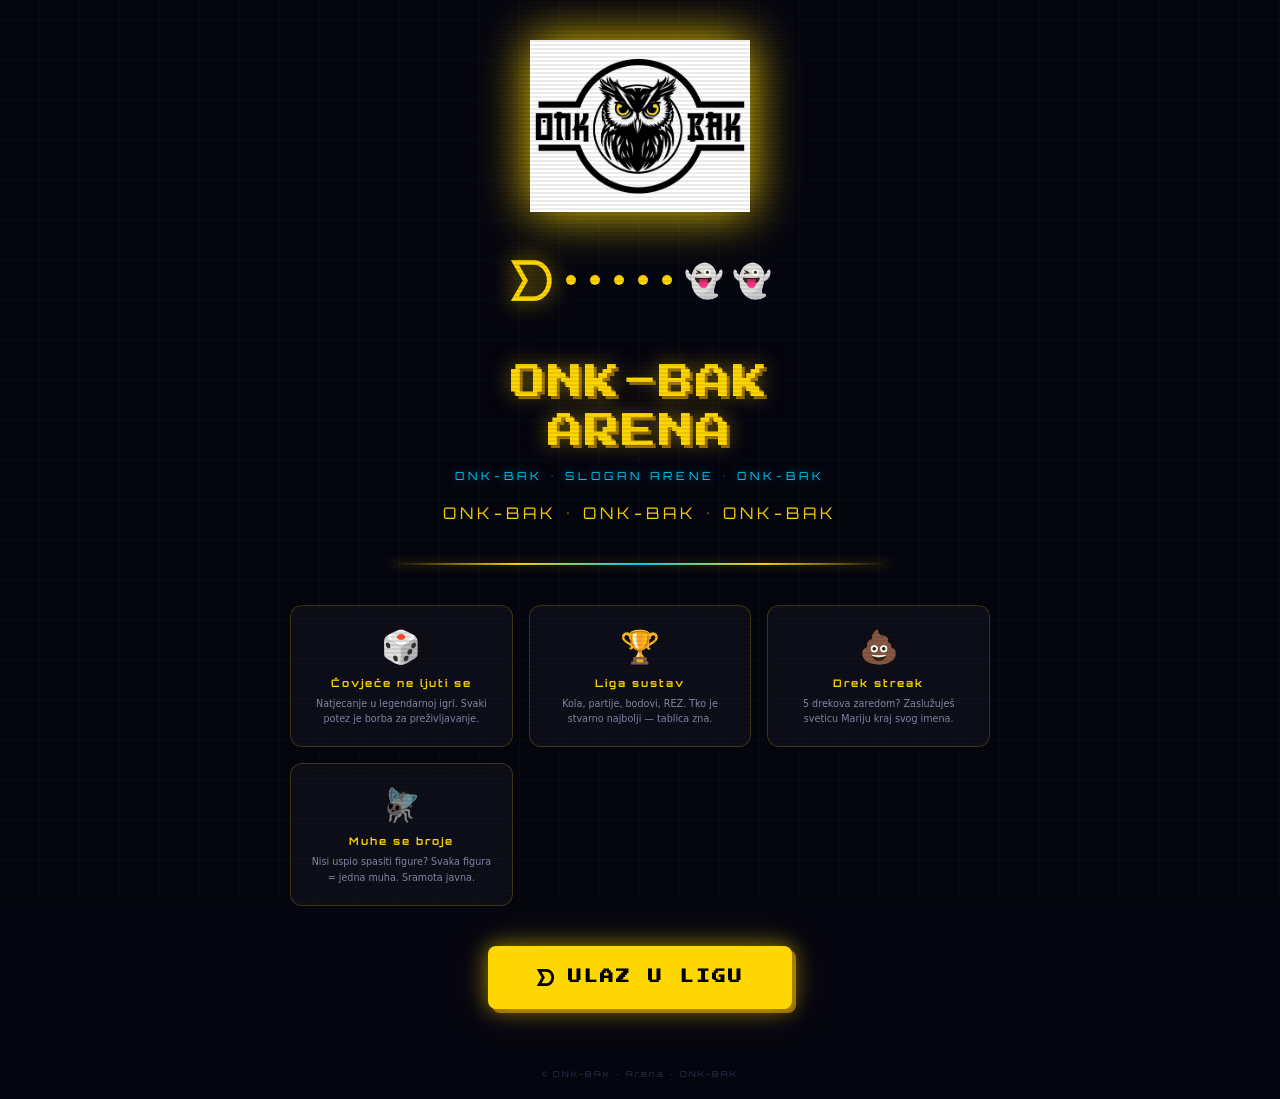
==== commit 1a91d54a: "Add files via upload" ====
--- a/index.html
+++ b/index.html
@@ -250,6 +250,8 @@
       .info-grid { grid-template-columns: 1fr 1fr; }
       .enter-btn { padding: 14px 32px; }
     }
+  .hero-logo{width:220px;max-width:70vw;filter:drop-shadow(0 0 25px #FFD700)}
+    .title-wrap:after{content:"ONK-BAK • ONK-BAK • ONK-BAK";display:block;margin-top:20px;color:#FFD700;letter-spacing:4px}
   </style>
 </head>
 <body>
@@ -259,6 +261,7 @@
   <div class="scanlines"></div>
 
   <main class="page">
+    <img src="logo.png" class="hero-logo" alt="ONK-BAK logo">
 
     <!-- PAC-MAN SCENE -->
     <div style="display:flex;flex-direction:column;align-items:center;gap:16px;">
@@ -279,8 +282,8 @@
 
     <!-- TITLE -->
     <div class="title-wrap">
-      <div class="league-title">LIGA<br>ARENA SUD</div>
-      <div class="league-subtitle">Čista Klošarska Republikanska Stranka</div>
+      <div class="league-title">ONK-BAK<br>ARENA</div>
+      <div class="league-subtitle">ONK-BAK • slogan arene • ONK-BAK</div>
     </div>
 
     <div class="neon-line"></div>
@@ -318,7 +321,7 @@
   </main>
 
   <footer class="footer">
-    © ČKRS · Liga Arena Sud · Powered by Pac-Man energijom
+    © ONK-BAK · Arena · ONK-BAK
   </footer>
 
   <script>
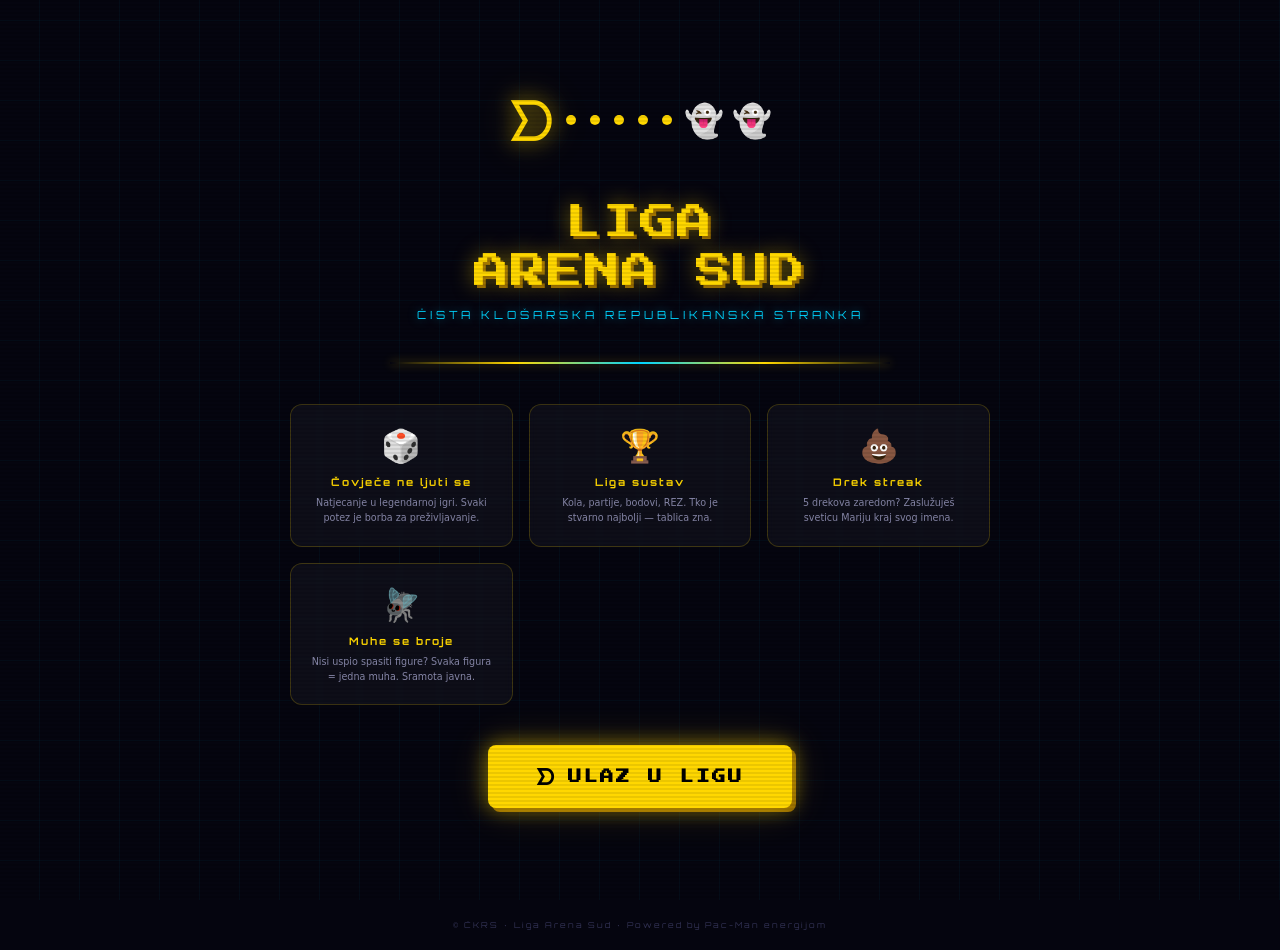
==== commit 08ff95c0: "Revert "Add files via upload" This reverts commit 1a91d54a84aab5d3c7ec891f2cd6e2f2d282d8dc." ====
--- a/index.html
+++ b/index.html
@@ -250,8 +250,6 @@
       .info-grid { grid-template-columns: 1fr 1fr; }
       .enter-btn { padding: 14px 32px; }
     }
-  .hero-logo{width:220px;max-width:70vw;filter:drop-shadow(0 0 25px #FFD700)}
-    .title-wrap:after{content:"ONK-BAK • ONK-BAK • ONK-BAK";display:block;margin-top:20px;color:#FFD700;letter-spacing:4px}
   </style>
 </head>
 <body>
@@ -261,7 +259,6 @@
   <div class="scanlines"></div>
 
   <main class="page">
-    <img src="logo.png" class="hero-logo" alt="ONK-BAK logo">
 
     <!-- PAC-MAN SCENE -->
     <div style="display:flex;flex-direction:column;align-items:center;gap:16px;">
@@ -282,8 +279,8 @@
 
     <!-- TITLE -->
     <div class="title-wrap">
-      <div class="league-title">ONK-BAK<br>ARENA</div>
-      <div class="league-subtitle">ONK-BAK • slogan arene • ONK-BAK</div>
+      <div class="league-title">LIGA<br>ARENA SUD</div>
+      <div class="league-subtitle">Čista Klošarska Republikanska Stranka</div>
     </div>
 
     <div class="neon-line"></div>
@@ -321,7 +318,7 @@
   </main>
 
   <footer class="footer">
-    © ONK-BAK · Arena · ONK-BAK
+    © ČKRS · Liga Arena Sud · Powered by Pac-Man energijom
   </footer>
 
   <script>
